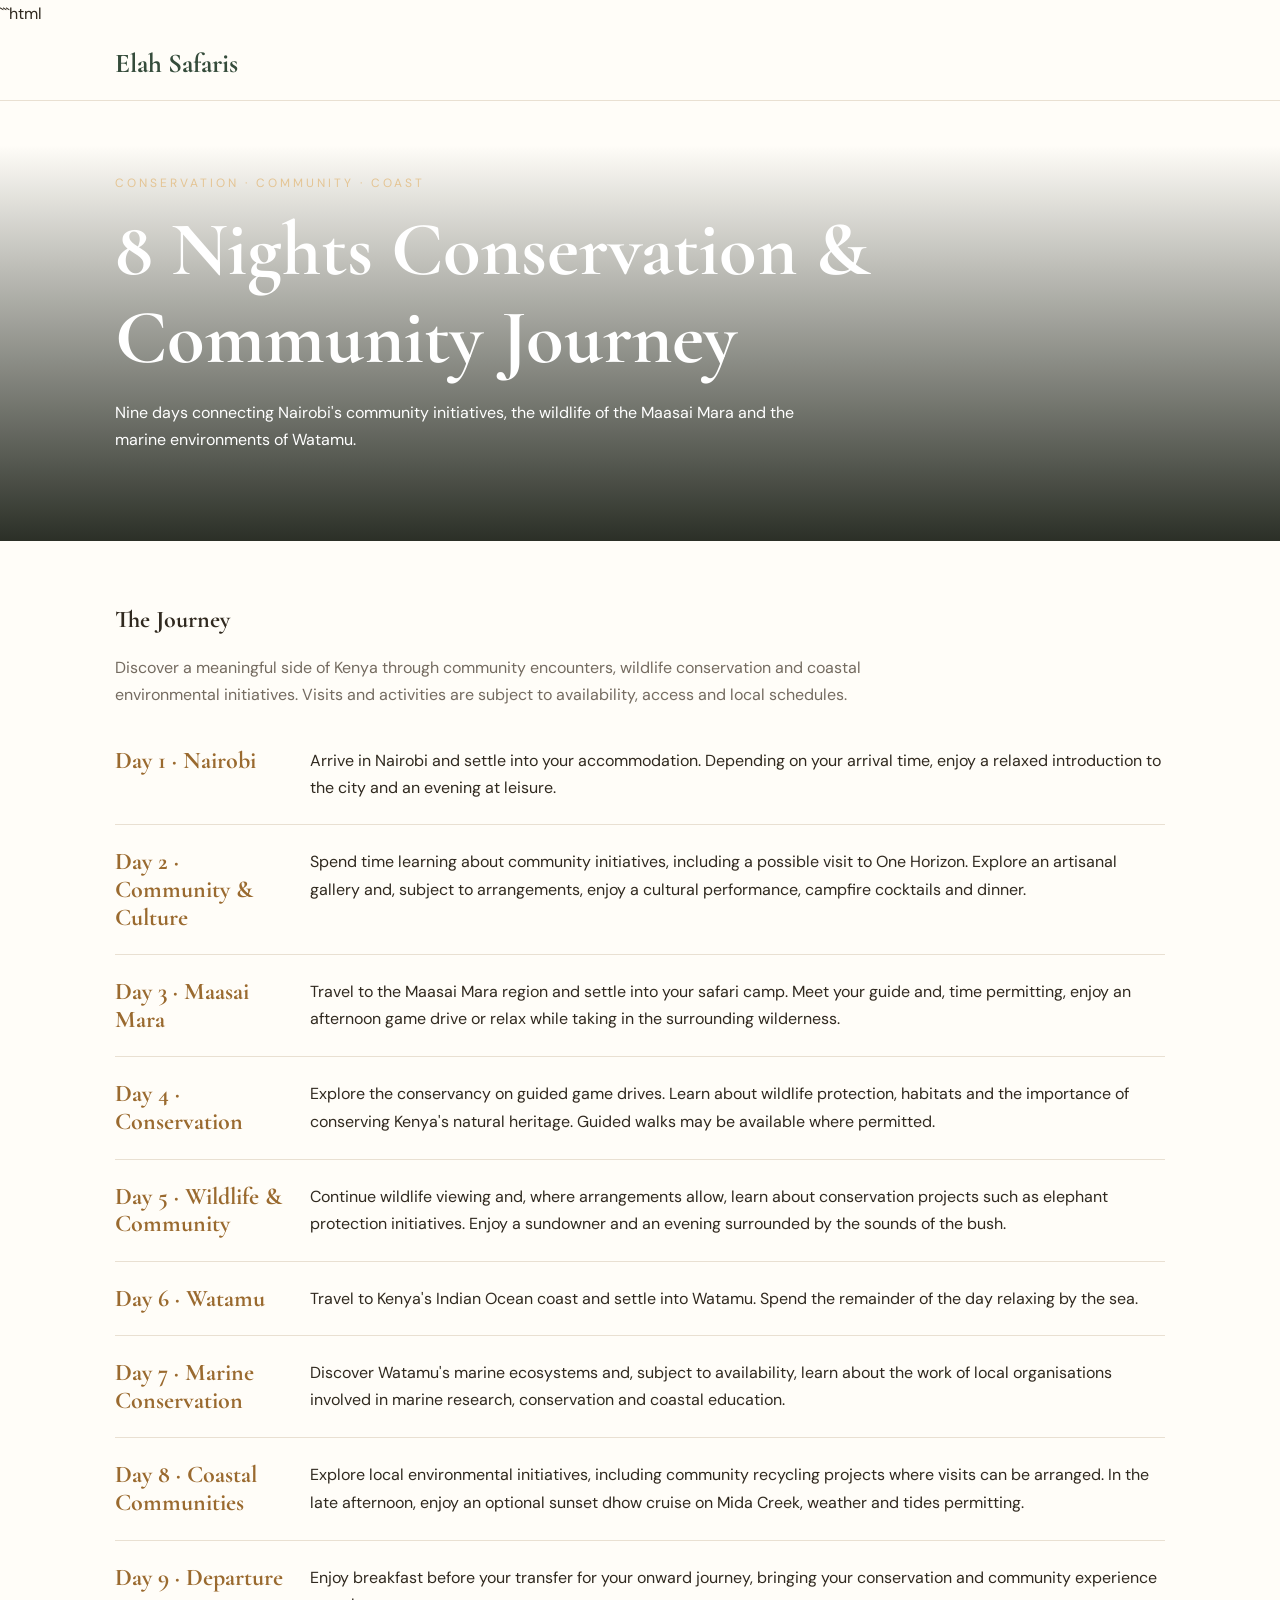
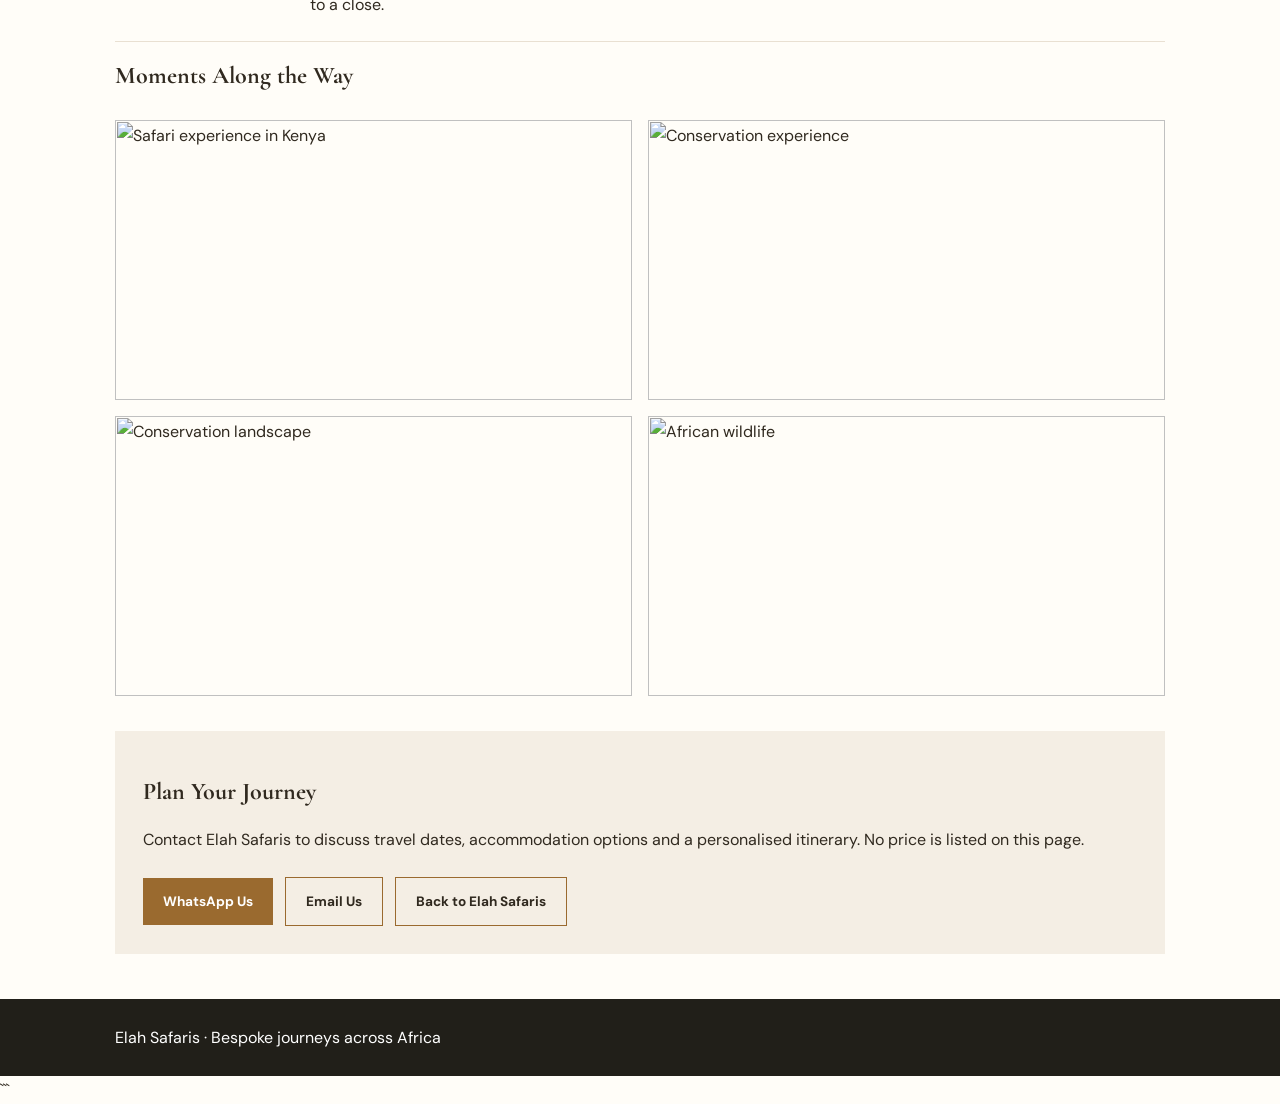
==== package1.html @ 6321066e "Add files via upload" ====
```html
<!DOCTYPE html>
<html lang="en">
<head>
<meta charset="UTF-8">
<meta name="viewport" content="width=device-width, initial-scale=1">
<title>Conservation & Community Journey | Elah Safaris</title>
<link href="https://fonts.googleapis.com/css2?family=Cormorant+Garamond:wght@400;500;600;700&family=DM+Sans:wght@400;500;600;700&display=swap" rel="stylesheet">

<style>
:root {
  --cream: #fffdf8;
  --gold: #9a6a2f;
  --green: #354c3b;
  --ink: #30291f;
  --muted: #746b60;
}
* { box-sizing: border-box; }
body {
  margin: 0;
  background: var(--cream);
  color: var(--ink);
  font-family: "DM Sans", sans-serif;
  line-height: 1.7;
}
h1, h2, h3 {
  font-family: "Cormorant Garamond", serif;
  line-height: 1.15;
}
em, i { font-style: normal; }
a { text-decoration: none; }
.container { width: 90%; max-width: 1050px; margin: auto; }
header { padding: 20px 0; border-bottom: 1px solid #e9e0d2; }
.brand {
  color: var(--green);
  font: 700 1.7rem "Cormorant Garamond", serif;
}
.hero {
  min-height: 440px;
  display: flex;
  align-items: end;
  color: white;
  background: linear-gradient(0deg, #161b12e8, transparent 90%),
  url("https://www.hemingways-collection.com/wp-content/uploads/2025/06/conservation-img.webp") center/cover;
}
.hero-content { padding: 65px 0; }
.eyebrow {
  color: #e4c493;
  text-transform: uppercase;
  letter-spacing: 3px;
  font-size: .75rem;
}
h1 { font-size: clamp(2.7rem, 6vw, 4.8rem); margin: 12px 0; }
.hero p { max-width: 700px; }
main { padding: 45px 0; }
.intro { color: var(--muted); max-width: 850px; }
.day {
  display: grid;
  grid-template-columns: 170px 1fr;
  gap: 25px;
  padding: 23px 0;
  border-bottom: 1px solid #e9e0d2;
}
.day h3 { margin: 0; color: var(--gold); font-size: 1.5rem; }
.day p { margin: 0; }
.gallery {
  display: grid;
  grid-template-columns: repeat(2, 1fr);
  gap: 16px;
  margin: 30px 0;
}
.gallery img { width: 100%; height: 280px; object-fit: cover; }
.contact {
  background: #f4eee4;
  padding: 28px;
  margin-top: 35px;
}
.btn {
  display: inline-block;
  background: var(--gold);
  color: white;
  padding: 12px 20px;
  margin: 8px 8px 0 0;
  font-weight: 700;
  font-size: .85rem;
}
.btn.secondary {
  background: transparent;
  color: var(--ink);
  border: 1px solid var(--gold);
}
footer { background: #211f19; color: white; padding: 25px 0; }
footer p { margin: 0; }
@media(max-width:600px) {
  .day { grid-template-columns: 1fr; gap: 6px; }
  .gallery { grid-template-columns: 1fr; }
  .gallery img { height: 230px; }
}
</style>
</head>

<body>
<header>
  <div class="container">
    <a class="brand" href="index.html">Elah Safaris</a>
  </div>
</header>

<section class="hero">
  <div class="container hero-content">
    <div class="eyebrow">Conservation · Community · Coast</div>
    <h1>8 Nights Conservation &amp; Community Journey</h1>
    <p>Nine days connecting Nairobi's community initiatives, the wildlife of the Maasai Mara and the marine environments of Watamu.</p>
  </div>
</section>

<main class="container">
  <h2>The Journey</h2>
  <p class="intro">
    Discover a meaningful side of Kenya through community encounters,
    wildlife conservation and coastal environmental initiatives.
    Visits and activities are subject to availability, access and local schedules.
  </p>

  <article class="day">
    <h3>Day 1 · Nairobi</h3>
    <p>Arrive in Nairobi and settle into your accommodation. Depending on your arrival time, enjoy a relaxed introduction to the city and an evening at leisure.</p>
  </article>

  <article class="day">
    <h3>Day 2 · Community &amp; Culture</h3>
    <p>Spend time learning about community initiatives, including a possible visit to One Horizon. Explore an artisanal gallery and, subject to arrangements, enjoy a cultural performance, campfire cocktails and dinner.</p>
  </article>

  <article class="day">
    <h3>Day 3 · Maasai Mara</h3>
    <p>Travel to the Maasai Mara region and settle into your safari camp. Meet your guide and, time permitting, enjoy an afternoon game drive or relax while taking in the surrounding wilderness.</p>
  </article>

  <article class="day">
    <h3>Day 4 · Conservation</h3>
    <p>Explore the conservancy on guided game drives. Learn about wildlife protection, habitats and the importance of conserving Kenya's natural heritage. Guided walks may be available where permitted.</p>
  </article>

  <article class="day">
    <h3>Day 5 · Wildlife &amp; Community</h3>
    <p>Continue wildlife viewing and, where arrangements allow, learn about conservation projects such as elephant protection initiatives. Enjoy a sundowner and an evening surrounded by the sounds of the bush.</p>
  </article>

  <article class="day">
    <h3>Day 6 · Watamu</h3>
    <p>Travel to Kenya's Indian Ocean coast and settle into Watamu. Spend the remainder of the day relaxing by the sea.</p>
  </article>

  <article class="day">
    <h3>Day 7 · Marine Conservation</h3>
    <p>Discover Watamu's marine ecosystems and, subject to availability, learn about the work of local organisations involved in marine research, conservation and coastal education.</p>
  </article>

  <article class="day">
    <h3>Day 8 · Coastal Communities</h3>
    <p>Explore local environmental initiatives, including community recycling projects where visits can be arranged. In the late afternoon, enjoy an optional sunset dhow cruise on Mida Creek, weather and tides permitting.</p>
  </article>

  <article class="day">
    <h3>Day 9 · Departure</h3>
    <p>Enjoy breakfast before your transfer for your onward journey, bringing your conservation and community experience to a close.</p>
  </article>

  <h2>Moments Along the Way</h2>
  <div class="gallery">
    <img src="https://www.hemingways-collection.com/wp-content/uploads/2025/06/3_Activties_008_OlSekiJune23-1-scaled.jpg" alt="Safari experience in Kenya">
    <img src="https://www.hemingways-collection.com/wp-content/uploads/2025/06/conservation-img.webp" alt="Conservation experience">
    <img src="https://www.hemingways-collection.com/wp-content/uploads/2025/06/Conservation-full-img-scaled.webp" alt="Conservation landscape">
    <img src="https://www.hemingways-collection.com/wp-content/uploads/2025/07/wildlife_2.jpg" alt="African wildlife">
  </div>

  <section class="contact">
    <h2>Plan Your Journey</h2>
    <p>Contact Elah Safaris to discuss travel dates, accommodation options and a personalised itinerary. No price is listed on this page.</p>
    <a class="btn" href="https://wa.me/254710666222?text=Hello%20Elah%20Safaris%2C%20I%20would%20like%20to%20enquire%20about%20the%20Conservation%20and%20Community%20Journey.">WhatsApp Us</a>
    <a class="btn secondary" href="mailto:info@elahsafaris.com?subject=Conservation%20and%20Community%20Journey">Email Us</a>
    <a class="btn secondary" href="index.html">Back to Elah Safaris</a>
  </section>
</main>

<footer>
  <div class="container"><p>Elah Safaris · Bespoke journeys across Africa</p></div>
</footer>
</body>
</html>
```
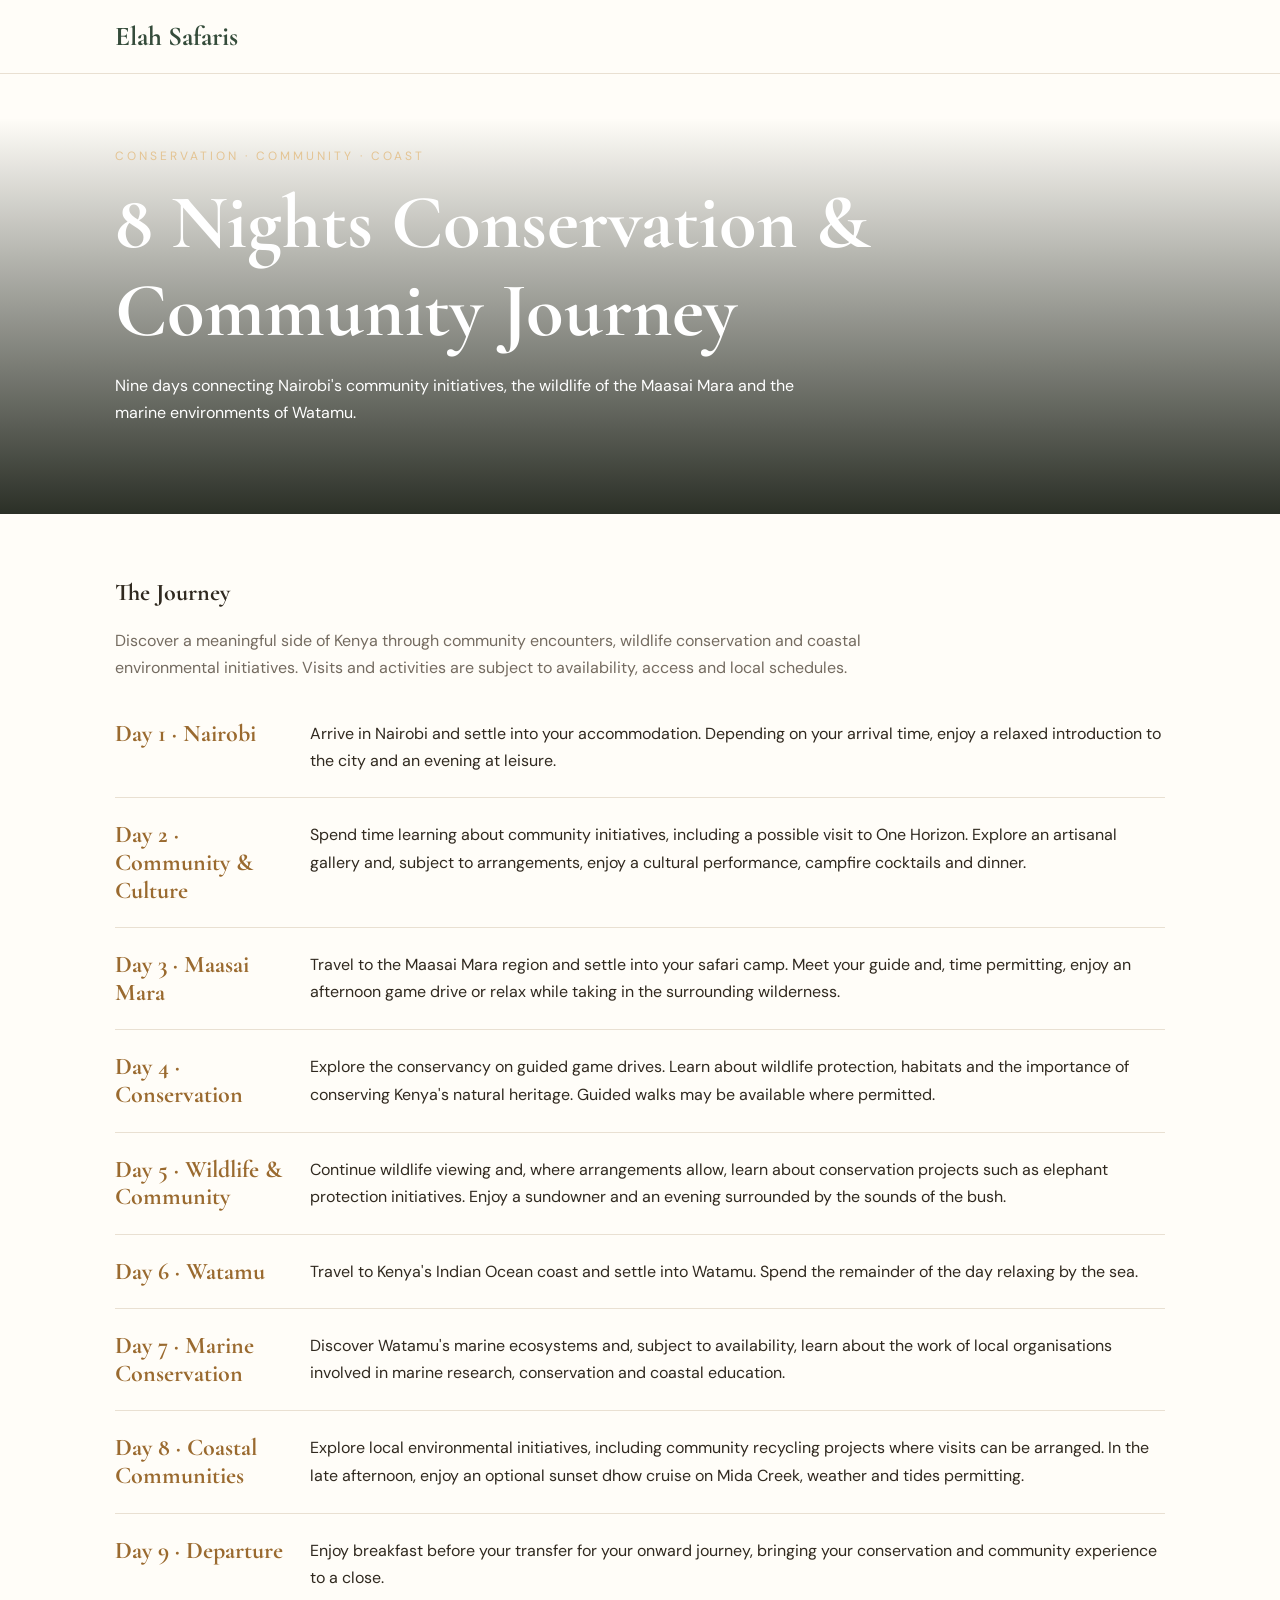
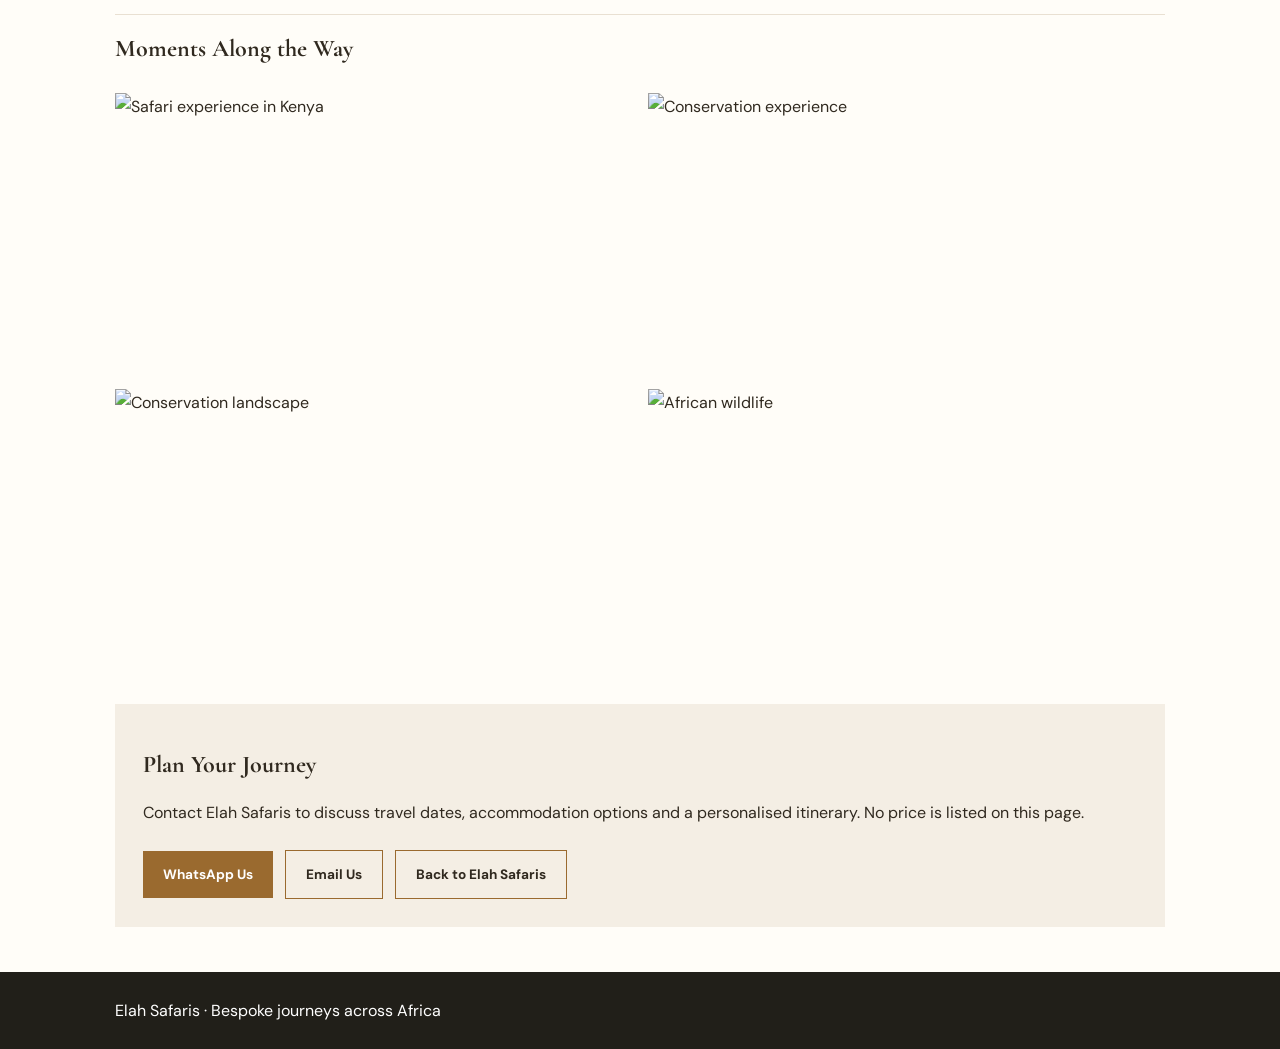
==== commit ee424172: "Fix HTML formatting in package1.html Removed code block formatting from HTML structure." ====
--- a/package1.html
+++ b/package1.html
@@ -1,4 +1,3 @@
-```html
 <!DOCTYPE html>
 <html lang="en">
 <head>
@@ -189,4 +188,3 @@
 </footer>
 </body>
 </html>
-```
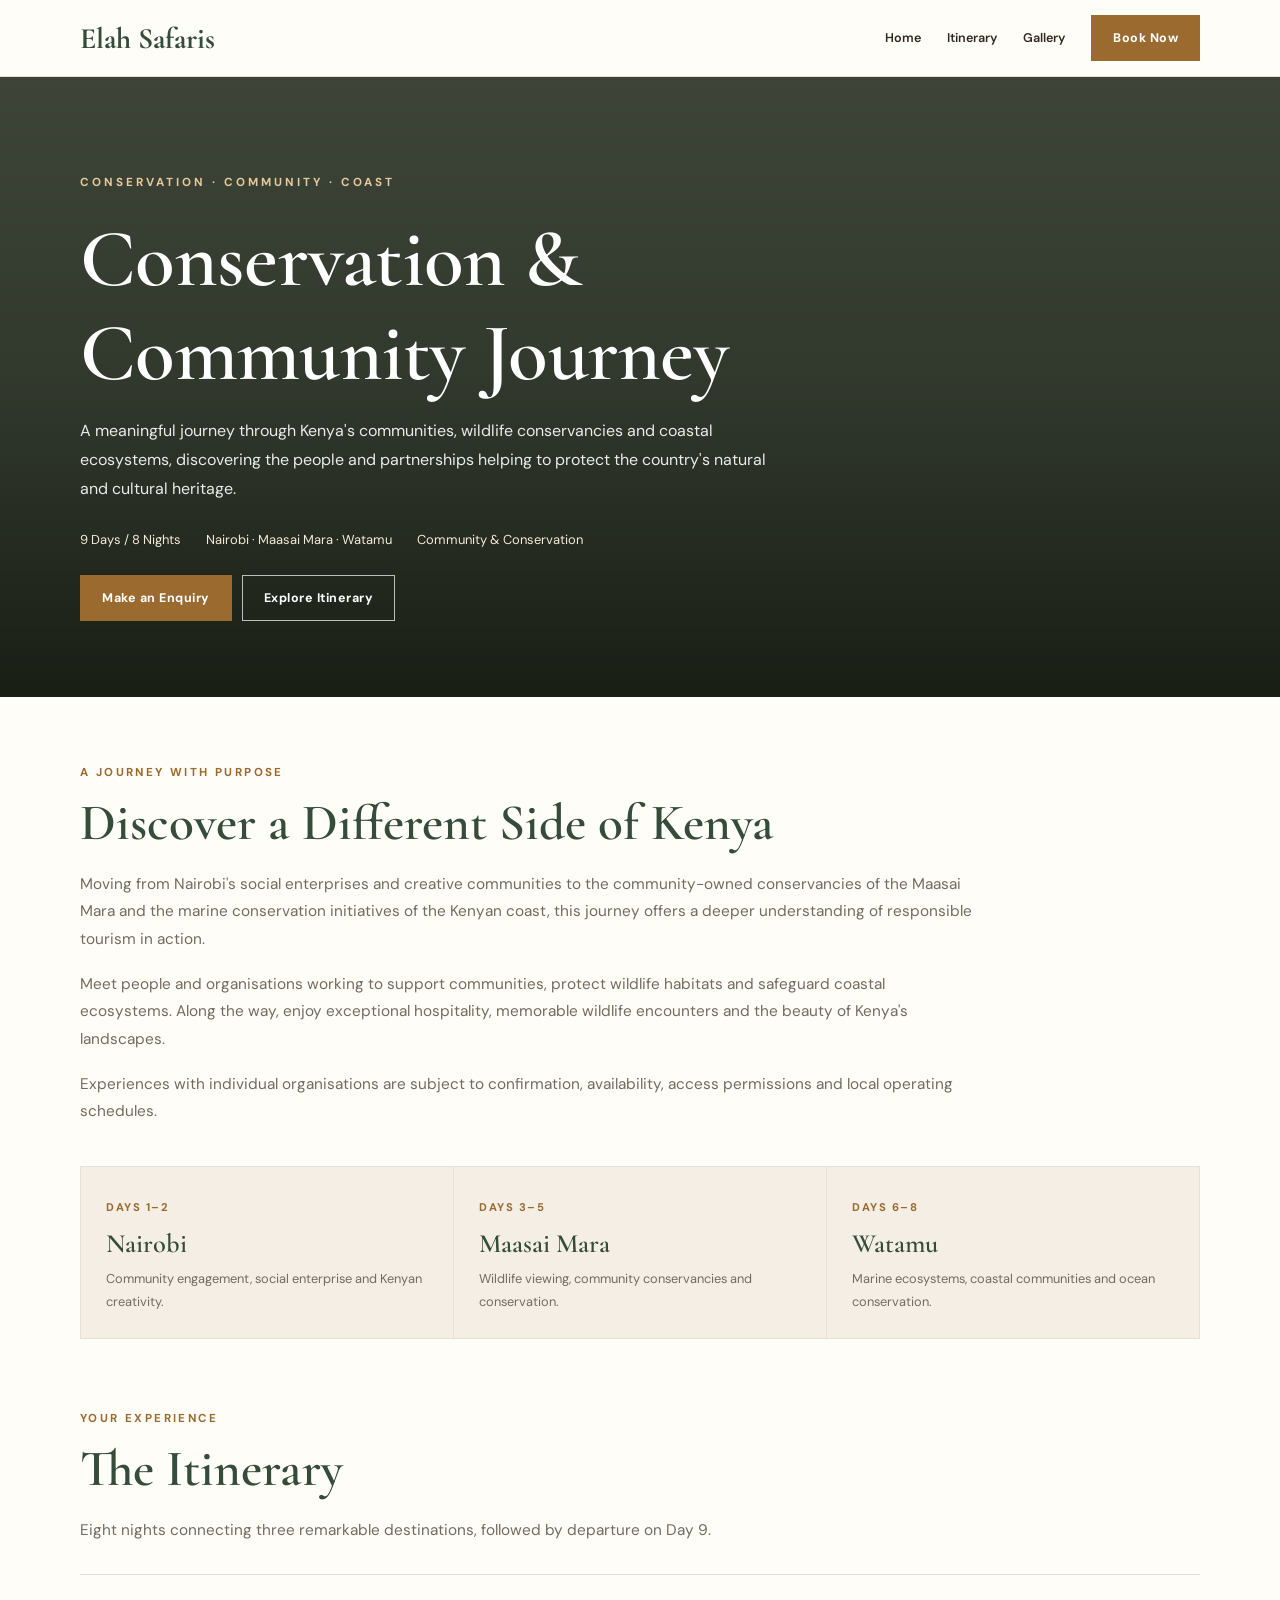
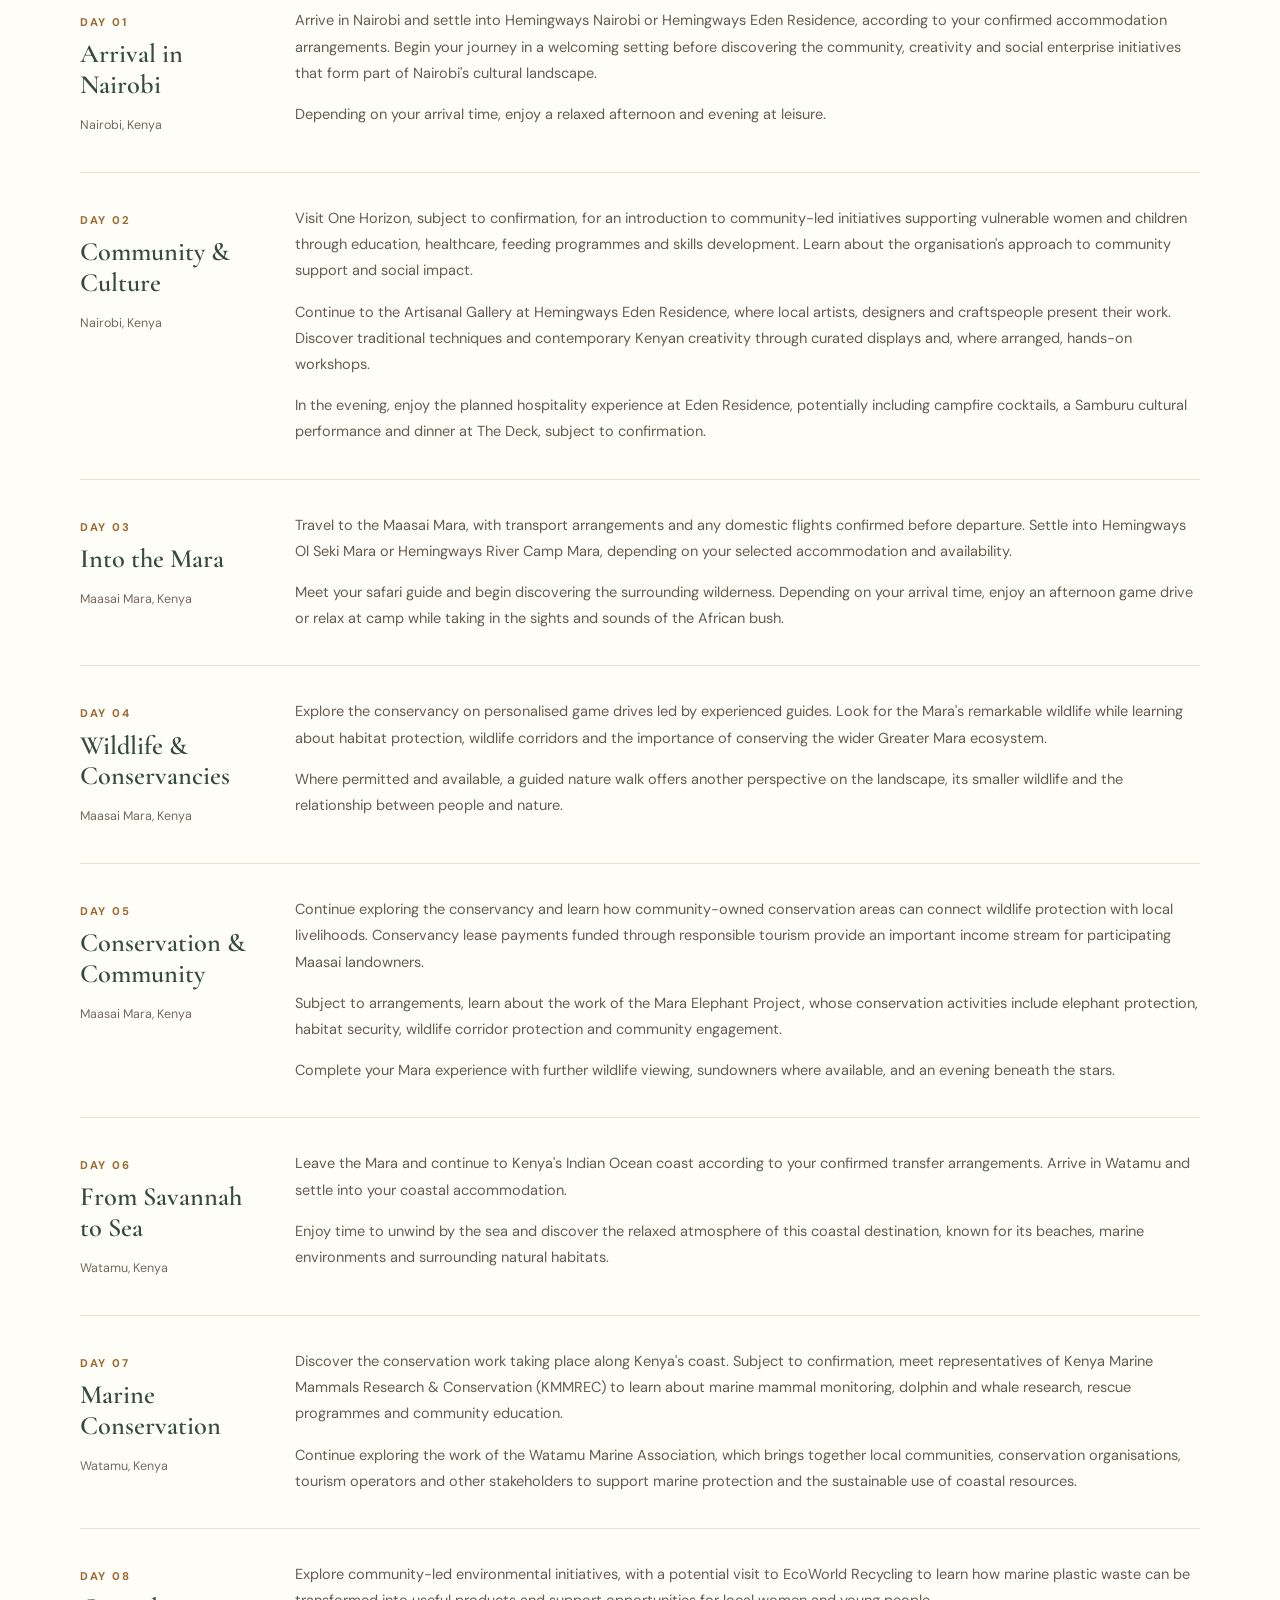
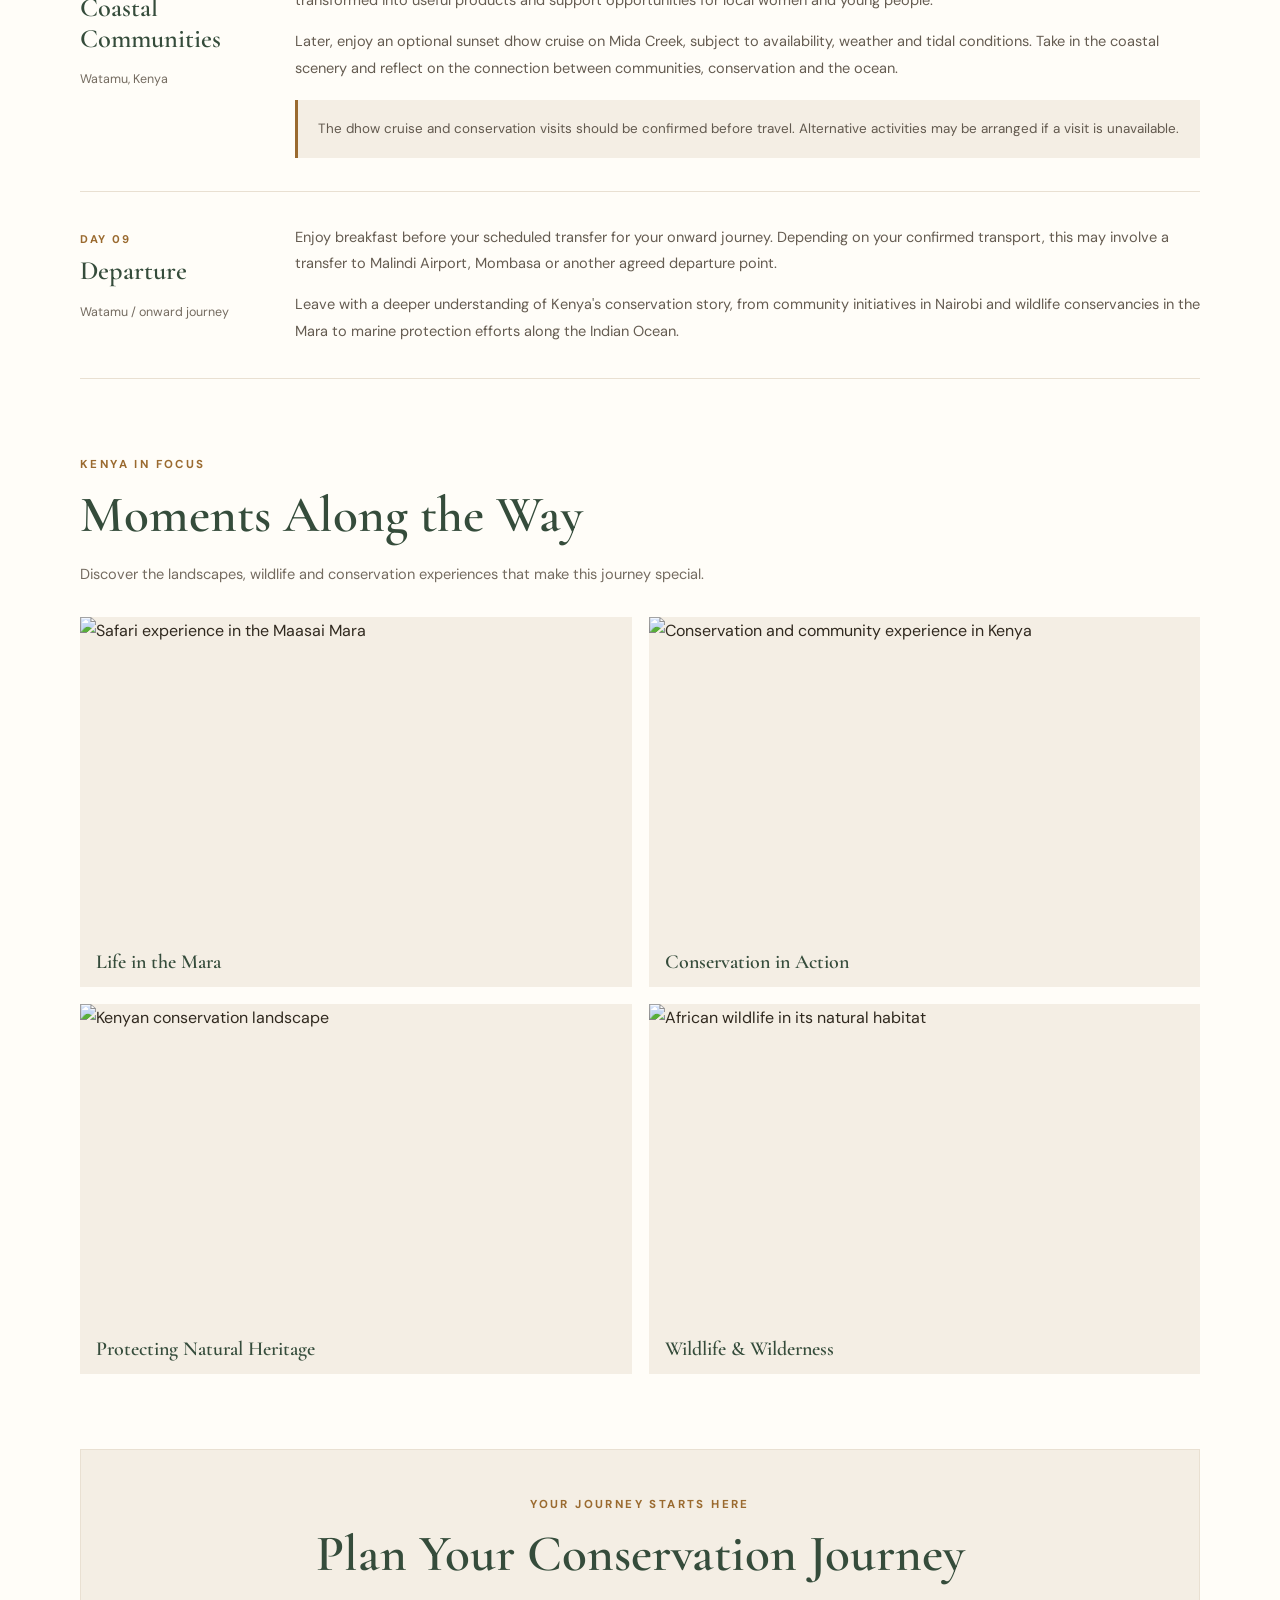
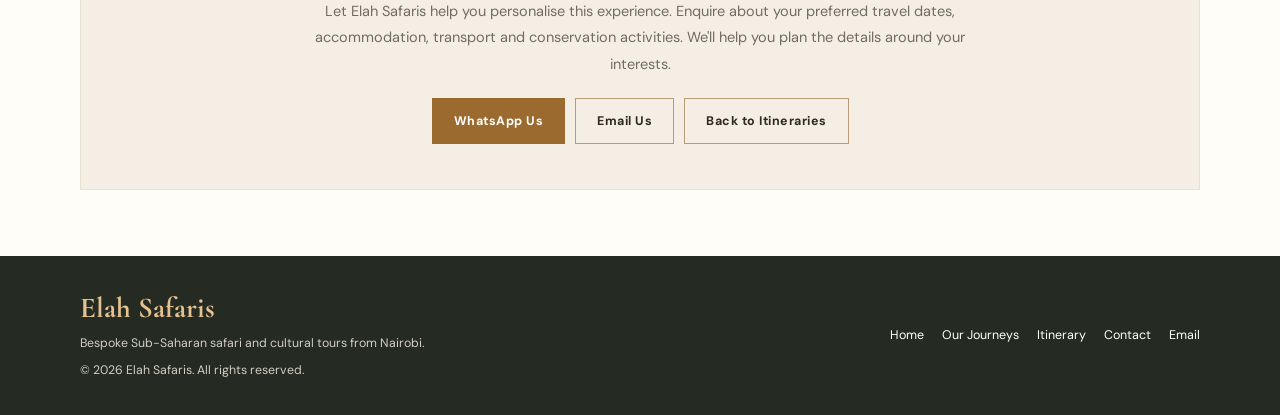
==== commit 0f1a1590: "Add files via upload" ====
--- a/package1.html
+++ b/package1.html
@@ -1,9 +1,15 @@
+
 <!DOCTYPE html>
 <html lang="en">
 <head>
 <meta charset="UTF-8">
 <meta name="viewport" content="width=device-width, initial-scale=1">
-<title>Conservation & Community Journey | Elah Safaris</title>
+<meta name="theme-color" content="#fffdf8">
+<meta name="description" content="Explore Kenya through an eight-night conservation and community journey connecting Nairobi, the Maasai Mara and Watamu with Elah Safaris.">
+<title>Conservation &amp; Community Journey | Elah Safaris</title>
+
+<link rel="preconnect" href="https://fonts.googleapis.com">
+<link rel="preconnect" href="https://fonts.gstatic.com" crossorigin>
 <link href="https://fonts.googleapis.com/css2?family=Cormorant+Garamond:wght@400;500;600;700&family=DM+Sans:wght@400;500;600;700&display=swap" rel="stylesheet">
 
 <style>
@@ -13,178 +19,958 @@
   --green: #354c3b;
   --ink: #30291f;
   --muted: #746b60;
-}
-* { box-sizing: border-box; }
+  --line: #e9e0d2;
+  --soft: #f4eee4;
+  --white: #fff;
+}
+
+* {
+  box-sizing: border-box;
+}
+
+html {
+  scroll-behavior: smooth;
+  scroll-padding-top: 85px;
+}
+
 body {
   margin: 0;
   background: var(--cream);
   color: var(--ink);
   font-family: "DM Sans", sans-serif;
-  line-height: 1.7;
-}
-h1, h2, h3 {
+  line-height: 1.8;
+}
+
+img {
+  display: block;
+  max-width: 100%;
+}
+
+a {
+  color: inherit;
+  text-decoration: none;
+}
+
+h1, h2, h3, h4 {
   font-family: "Cormorant Garamond", serif;
+  font-weight: 600;
   line-height: 1.15;
 }
-em, i { font-style: normal; }
-a { text-decoration: none; }
-.container { width: 90%; max-width: 1050px; margin: auto; }
-header { padding: 20px 0; border-bottom: 1px solid #e9e0d2; }
+
+p {
+  margin-top: 0;
+}
+
+.container {
+  width: min(90%, 1120px);
+  margin-inline: auto;
+}
+
+/* HEADER */
+
+header {
+  position: sticky;
+  top: 0;
+  z-index: 20;
+  background: rgba(255,253,248,.97);
+  border-bottom: 1px solid var(--line);
+  backdrop-filter: blur(12px);
+}
+
+.navbar {
+  min-height: 76px;
+  display: flex;
+  align-items: center;
+  justify-content: space-between;
+  gap: 20px;
+}
+
 .brand {
   color: var(--green);
-  font: 700 1.7rem "Cormorant Garamond", serif;
-}
-.hero {
-  min-height: 440px;
+  font: 700 1.85rem "Cormorant Garamond", serif;
+  white-space: nowrap;
+}
+
+.nav-links {
   display: flex;
-  align-items: end;
-  color: white;
-  background: linear-gradient(0deg, #161b12e8, transparent 90%),
-  url("https://www.hemingways-collection.com/wp-content/uploads/2025/06/conservation-img.webp") center/cover;
-}
-.hero-content { padding: 65px 0; }
-.eyebrow {
-  color: #e4c493;
-  text-transform: uppercase;
-  letter-spacing: 3px;
-  font-size: .75rem;
-}
-h1 { font-size: clamp(2.7rem, 6vw, 4.8rem); margin: 12px 0; }
-.hero p { max-width: 700px; }
-main { padding: 45px 0; }
-.intro { color: var(--muted); max-width: 850px; }
-.day {
-  display: grid;
-  grid-template-columns: 170px 1fr;
-  gap: 25px;
-  padding: 23px 0;
-  border-bottom: 1px solid #e9e0d2;
-}
-.day h3 { margin: 0; color: var(--gold); font-size: 1.5rem; }
-.day p { margin: 0; }
-.gallery {
-  display: grid;
-  grid-template-columns: repeat(2, 1fr);
-  gap: 16px;
-  margin: 30px 0;
-}
-.gallery img { width: 100%; height: 280px; object-fit: cover; }
-.contact {
-  background: #f4eee4;
-  padding: 28px;
-  margin-top: 35px;
-}
+  align-items: center;
+  gap: 26px;
+  font-size: .79rem;
+  font-weight: 600;
+}
+
+.nav-links a:not(.btn):hover {
+  color: var(--gold);
+}
+
+/* BUTTONS */
+
 .btn {
-  display: inline-block;
+  display: inline-flex;
+  align-items: center;
+  justify-content: center;
+  min-height: 46px;
+  padding: 11px 21px;
   background: var(--gold);
-  color: white;
-  padding: 12px 20px;
-  margin: 8px 8px 0 0;
-  font-weight: 700;
-  font-size: .85rem;
-}
+  color: var(--white);
+  border: 1px solid var(--gold);
+  font: 700 .78rem "DM Sans", sans-serif;
+  letter-spacing: .5px;
+  text-align: center;
+  transition: background .2s, color .2s, transform .2s;
+}
+
+.btn:hover {
+  background: var(--green);
+  border-color: var(--green);
+  color: var(--white);
+  transform: translateY(-2px);
+}
+
 .btn.secondary {
   background: transparent;
   color: var(--ink);
-  border: 1px solid var(--gold);
-}
-footer { background: #211f19; color: white; padding: 25px 0; }
-footer p { margin: 0; }
-@media(max-width:600px) {
-  .day { grid-template-columns: 1fr; gap: 6px; }
-  .gallery { grid-template-columns: 1fr; }
-  .gallery img { height: 230px; }
+  border-color: #b99b75;
+}
+
+.btn.secondary:hover {
+  background: var(--green);
+  border-color: var(--green);
+  color: var(--white);
+}
+
+/* HERO */
+
+.hero {
+  position: relative;
+  min-height: 570px;
+  display: flex;
+  align-items: flex-end;
+  color: var(--white);
+  background-color: #41483b;
+  background-image:
+    linear-gradient(0deg, rgba(21,27,18,.92) 0%, rgba(21,27,18,.35) 52%, rgba(21,27,18,.08) 100%),
+    url("https://www.hemingways-collection.com/wp-content/uploads/2025/06/conservation-img.webp");
+  background-position: center;
+  background-size: cover;
+}
+
+.hero-content {
+  padding-top: 90px;
+  padding-bottom: 76px;
+}
+
+.eyebrow {
+  color: #e6c99c;
+  font-size: .73rem;
+  font-weight: 700;
+  text-transform: uppercase;
+  letter-spacing: 3px;
+}
+
+h1 {
+  max-width: 850px;
+  margin: 17px 0;
+  font-size: clamp(2.8rem, 6.5vw, 5.1rem);
+  letter-spacing: -.7px;
+}
+
+.hero-description {
+  max-width: 700px;
+  color: rgba(255,255,255,.9);
+  font-size: 1rem;
+}
+
+.hero-meta {
+  display: flex;
+  flex-wrap: wrap;
+  gap: 12px 25px;
+  margin: 24px 0;
+  font-size: .81rem;
+  color: #f6ead7;
+}
+
+.hero-actions {
+  display: flex;
+  flex-wrap: wrap;
+  gap: 10px;
+}
+
+.hero .btn.secondary {
+  color: white;
+  border-color: rgba(255,255,255,.7);
+}
+
+/* INTRODUCTION */
+
+main {
+  padding: 66px 0;
+}
+
+.section-label {
+  display: block;
+  margin-bottom: 10px;
+  color: var(--gold);
+  font-size: .72rem;
+  font-weight: 700;
+  text-transform: uppercase;
+  letter-spacing: 2.4px;
+}
+
+.section-heading {
+  margin: 0 0 18px;
+  color: var(--green);
+  font-size: clamp(2.2rem, 4vw, 3.3rem);
+}
+
+.intro {
+  max-width: 900px;
+  color: var(--muted);
+  font-size: .96rem;
+}
+
+.intro p {
+  margin-bottom: 17px;
+}
+
+/* ROUTE SUMMARY */
+
+.route-summary {
+  display: grid;
+  grid-template-columns: repeat(3, 1fr);
+  gap: 1px;
+  margin: 40px 0 70px;
+  background: var(--line);
+  border: 1px solid var(--line);
+}
+
+.route-card {
+  min-height: 145px;
+  padding: 25px;
+  background: var(--soft);
+}
+
+.route-card span {
+  color: var(--gold);
+  font-size: .7rem;
+  font-weight: 700;
+  text-transform: uppercase;
+  letter-spacing: 1.5px;
+}
+
+.route-card h3 {
+  margin: 8px 0;
+  color: var(--green);
+  font-size: 1.65rem;
+}
+
+.route-card p {
+  margin: 0;
+  color: var(--muted);
+  font-size: .8rem;
+}
+
+/* ITINERARY */
+
+.itinerary-header {
+  margin-bottom: 30px;
+}
+
+.day {
+  display: grid;
+  grid-template-columns: 180px minmax(0, 1fr);
+  gap: 35px;
+  padding: 33px 0;
+  border-bottom: 1px solid var(--line);
+}
+
+.day:first-of-type {
+  border-top: 1px solid var(--line);
+}
+
+.day-marker {
+  padding-top: 4px;
+}
+
+.day-number {
+  display: block;
+  margin-bottom: 7px;
+  color: var(--gold);
+  font-size: .7rem;
+  font-weight: 700;
+  text-transform: uppercase;
+  letter-spacing: 1.7px;
+}
+
+.day h3 {
+  margin: 0 0 10px;
+  color: var(--green);
+  font-size: 1.65rem;
+}
+
+.day-location {
+  color: var(--muted);
+  font-size: .78rem;
+}
+
+.day-content p {
+  margin-bottom: 15px;
+  color: #655c51;
+  font-size: .91rem;
+}
+
+.day-content p:last-child {
+  margin-bottom: 0;
+}
+
+.experience-note {
+  padding: 17px 20px;
+  margin-top: 18px;
+  background: var(--soft);
+  border-left: 3px solid var(--gold);
+  color: #62594e;
+  font-size: .84rem;
+}
+
+/* GALLERY */
+
+.gallery-section {
+  padding-top: 76px;
+}
+
+.gallery-intro {
+  max-width: 650px;
+  color: var(--muted);
+  font-size: .91rem;
+}
+
+.gallery {
+  display: grid;
+  grid-template-columns: repeat(2, minmax(0, 1fr));
+  gap: 17px;
+  margin-top: 28px;
+}
+
+.gallery figure {
+  margin: 0;
+  overflow: hidden;
+  background: var(--soft);
+}
+
+.gallery img {
+  width: 100%;
+  height: 320px;
+  object-fit: cover;
+  transition: transform .5s ease;
+}
+
+.gallery figure:hover img {
+  transform: scale(1.035);
+}
+
+.gallery figcaption {
+  padding: 13px 16px;
+  color: var(--green);
+  font: 600 1.25rem "Cormorant Garamond", serif;
+}
+
+/* ENQUIRY */
+
+.contact {
+  position: relative;
+  margin-top: 75px;
+  padding: 45px;
+  background: var(--soft);
+  border: 1px solid var(--line);
+  text-align: center;
+}
+
+.contact h2 {
+  margin: 0 0 15px;
+  color: var(--green);
+  font-size: clamp(2.2rem, 4vw, 3.2rem);
+}
+
+.contact p {
+  max-width: 650px;
+  margin: 0 auto 20px;
+  color: var(--muted);
+  font-size: .91rem;
+}
+
+.contact-actions {
+  display: flex;
+  flex-wrap: wrap;
+  justify-content: center;
+  gap: 10px;
+}
+
+/* FOOTER */
+
+footer {
+  padding: 34px 0;
+  background: #252a22;
+  color: white;
+}
+
+.footer-content {
+  display: flex;
+  align-items: center;
+  justify-content: space-between;
+  gap: 20px;
+}
+
+.footer-brand {
+  color: #e5c28f;
+  font: 700 1.8rem "Cormorant Garamond", serif;
+}
+
+footer p {
+  margin: 5px 0 0;
+  color: #d2cec4;
+  font-size: .77rem;
+}
+
+.footer-links {
+  display: flex;
+  flex-wrap: wrap;
+  gap: 18px;
+  font-size: .78rem;
+}
+
+.footer-links a:hover {
+  color: #e5c28f;
+}
+
+/* RESPONSIVE */
+
+@media (max-width: 760px) {
+  .navbar {
+    min-height: 70px;
+  }
+
+  .brand {
+    font-size: 1.55rem;
+  }
+
+  .nav-links {
+    gap: 12px;
+  }
+
+  .nav-links > a:not(.btn) {
+    display: none;
+  }
+
+  .nav-links .btn {
+    min-height: 40px;
+    padding: 9px 13px;
+    font-size: .7rem;
+  }
+
+  .hero {
+    min-height: 510px;
+  }
+
+  .hero-content {
+    padding-top: 70px;
+    padding-bottom: 52px;
+  }
+
+  main {
+    padding: 45px 0;
+  }
+
+  .route-summary {
+    grid-template-columns: 1fr;
+    margin-bottom: 52px;
+  }
+
+  .route-card {
+    min-height: auto;
+    padding: 20px;
+  }
+
+  .day {
+    grid-template-columns: 1fr;
+    gap: 12px;
+    padding: 25px 0;
+  }
+
+  .gallery img {
+    height: 250px;
+  }
+
+  .contact {
+    padding: 30px 20px;
+    margin-top: 55px;
+  }
+
+  .footer-content {
+    flex-direction: column;
+    align-items: flex-start;
+  }
+}
+
+@media (max-width: 480px) {
+  .container {
+    width: 91%;
+  }
+
+  .hero {
+    min-height: 470px;
+  }
+
+  .hero-meta {
+    gap: 8px 15px;
+  }
+
+  .hero-description {
+    font-size: .91rem;
+  }
+
+  .hero-actions {
+    flex-direction: column;
+    align-items: stretch;
+  }
+
+  .gallery {
+    grid-template-columns: 1fr;
+  }
+
+  .gallery img {
+    height: 245px;
+  }
+
+  .contact-actions {
+    flex-direction: column;
+  }
+
+  .contact-actions .btn {
+    width: 100%;
+  }
+}
+
+@media (prefers-reduced-motion: reduce) {
+  html {
+    scroll-behavior: auto;
+  }
+
+  *, *::before, *::after {
+    transition-duration: .01ms !important;
+  }
 }
 </style>
 </head>
 
 <body>
+
 <header>
-  <div class="container">
-    <a class="brand" href="index.html">Elah Safaris</a>
+  <div class="container navbar">
+    <a class="brand" href="index.html" aria-label="Elah Safaris home">Elah Safaris</a>
+
+    <nav class="nav-links" aria-label="Main navigation">
+      <a href="index.html">Home</a>
+      <a href="#itinerary">Itinerary</a>
+      <a href="#gallery">Gallery</a>
+      <a class="btn" href="#enquiry">Book Now</a>
+    </nav>
   </div>
 </header>
 
 <section class="hero">
   <div class="container hero-content">
-    <div class="eyebrow">Conservation · Community · Coast</div>
-    <h1>8 Nights Conservation &amp; Community Journey</h1>
-    <p>Nine days connecting Nairobi's community initiatives, the wildlife of the Maasai Mara and the marine environments of Watamu.</p>
+    <span class="eyebrow">Conservation · Community · Coast</span>
+
+    <h1>Conservation &amp; Community Journey</h1>
+
+    <p class="hero-description">
+      A meaningful journey through Kenya's communities, wildlife conservancies
+      and coastal ecosystems, discovering the people and partnerships helping
+      to protect the country's natural and cultural heritage.
+    </p>
+
+    <div class="hero-meta">
+      <span>9 Days / 8 Nights</span>
+      <span>Nairobi · Maasai Mara · Watamu</span>
+      <span>Community &amp; Conservation</span>
+    </div>
+
+    <div class="hero-actions">
+      <a class="btn" href="#enquiry">Make an Enquiry</a>
+      <a class="btn secondary" href="#itinerary">Explore Itinerary</a>
+    </div>
   </div>
 </section>
 
 <main class="container">
-  <h2>The Journey</h2>
-  <p class="intro">
-    Discover a meaningful side of Kenya through community encounters,
-    wildlife conservation and coastal environmental initiatives.
-    Visits and activities are subject to availability, access and local schedules.
-  </p>
-
-  <article class="day">
-    <h3>Day 1 · Nairobi</h3>
-    <p>Arrive in Nairobi and settle into your accommodation. Depending on your arrival time, enjoy a relaxed introduction to the city and an evening at leisure.</p>
-  </article>
-
-  <article class="day">
-    <h3>Day 2 · Community &amp; Culture</h3>
-    <p>Spend time learning about community initiatives, including a possible visit to One Horizon. Explore an artisanal gallery and, subject to arrangements, enjoy a cultural performance, campfire cocktails and dinner.</p>
-  </article>
-
-  <article class="day">
-    <h3>Day 3 · Maasai Mara</h3>
-    <p>Travel to the Maasai Mara region and settle into your safari camp. Meet your guide and, time permitting, enjoy an afternoon game drive or relax while taking in the surrounding wilderness.</p>
-  </article>
-
-  <article class="day">
-    <h3>Day 4 · Conservation</h3>
-    <p>Explore the conservancy on guided game drives. Learn about wildlife protection, habitats and the importance of conserving Kenya's natural heritage. Guided walks may be available where permitted.</p>
-  </article>
-
-  <article class="day">
-    <h3>Day 5 · Wildlife &amp; Community</h3>
-    <p>Continue wildlife viewing and, where arrangements allow, learn about conservation projects such as elephant protection initiatives. Enjoy a sundowner and an evening surrounded by the sounds of the bush.</p>
-  </article>
-
-  <article class="day">
-    <h3>Day 6 · Watamu</h3>
-    <p>Travel to Kenya's Indian Ocean coast and settle into Watamu. Spend the remainder of the day relaxing by the sea.</p>
-  </article>
-
-  <article class="day">
-    <h3>Day 7 · Marine Conservation</h3>
-    <p>Discover Watamu's marine ecosystems and, subject to availability, learn about the work of local organisations involved in marine research, conservation and coastal education.</p>
-  </article>
-
-  <article class="day">
-    <h3>Day 8 · Coastal Communities</h3>
-    <p>Explore local environmental initiatives, including community recycling projects where visits can be arranged. In the late afternoon, enjoy an optional sunset dhow cruise on Mida Creek, weather and tides permitting.</p>
-  </article>
-
-  <article class="day">
-    <h3>Day 9 · Departure</h3>
-    <p>Enjoy breakfast before your transfer for your onward journey, bringing your conservation and community experience to a close.</p>
-  </article>
-
-  <h2>Moments Along the Way</h2>
-  <div class="gallery">
-    <img src="https://www.hemingways-collection.com/wp-content/uploads/2025/06/3_Activties_008_OlSekiJune23-1-scaled.jpg" alt="Safari experience in Kenya">
-    <img src="https://www.hemingways-collection.com/wp-content/uploads/2025/06/conservation-img.webp" alt="Conservation experience">
-    <img src="https://www.hemingways-collection.com/wp-content/uploads/2025/06/Conservation-full-img-scaled.webp" alt="Conservation landscape">
-    <img src="https://www.hemingways-collection.com/wp-content/uploads/2025/07/wildlife_2.jpg" alt="African wildlife">
+
+  <section class="intro">
+    <span class="section-label">A Journey with Purpose</span>
+    <h2 class="section-heading">Discover a Different Side of Kenya</h2>
+
+    <p>
+      Moving from Nairobi's social enterprises and creative communities to
+      the community-owned conservancies of the Maasai Mara and the marine
+      conservation initiatives of the Kenyan coast, this journey offers a
+      deeper understanding of responsible tourism in action.
+    </p>
+
+    <p>
+      Meet people and organisations working to support communities, protect
+      wildlife habitats and safeguard coastal ecosystems. Along the way,
+      enjoy exceptional hospitality, memorable wildlife encounters and the
+      beauty of Kenya's landscapes.
+    </p>
+
+    <p>
+      Experiences with individual organisations are subject to confirmation,
+      availability, access permissions and local operating schedules.
+    </p>
+  </section>
+
+  <section class="route-summary" aria-label="Journey overview">
+    <div class="route-card">
+      <span>Days 1–2</span>
+      <h3>Nairobi</h3>
+      <p>Community engagement, social enterprise and Kenyan creativity.</p>
+    </div>
+
+    <div class="route-card">
+      <span>Days 3–5</span>
+      <h3>Maasai Mara</h3>
+      <p>Wildlife viewing, community conservancies and conservation.</p>
+    </div>
+
+    <div class="route-card">
+      <span>Days 6–8</span>
+      <h3>Watamu</h3>
+      <p>Marine ecosystems, coastal communities and ocean conservation.</p>
+    </div>
+  </section>
+
+  <section id="itinerary">
+    <div class="itinerary-header">
+      <span class="section-label">Your Experience</span>
+      <h2 class="section-heading">The Itinerary</h2>
+      <p class="intro">
+        Eight nights connecting three remarkable destinations, followed by
+        departure on Day 9.
+      </p>
+    </div>
+
+    <article class="day">
+      <div class="day-marker">
+        <span class="day-number">Day 01</span>
+        <h3>Arrival in Nairobi</h3>
+        <span class="day-location">Nairobi, Kenya</span>
+      </div>
+
+      <div class="day-content">
+        <p>
+          Arrive in Nairobi and settle into Hemingways Nairobi or Hemingways
+          Eden Residence, according to your confirmed accommodation
+          arrangements. Begin your journey in a welcoming setting before
+          discovering the community, creativity and social enterprise
+          initiatives that form part of Nairobi's cultural landscape.
+        </p>
+        <p>
+          Depending on your arrival time, enjoy a relaxed afternoon and
+          evening at leisure.
+        </p>
+      </div>
+    </article>
+
+    <article class="day">
+      <div class="day-marker">
+        <span class="day-number">Day 02</span>
+        <h3>Community &amp; Culture</h3>
+        <span class="day-location">Nairobi, Kenya</span>
+      </div>
+
+      <div class="day-content">
+        <p>
+          Visit One Horizon, subject to confirmation, for an introduction to
+          community-led initiatives supporting vulnerable women and children
+          through education, healthcare, feeding programmes and skills
+          development. Learn about the organisation's approach to community
+          support and social impact.
+        </p>
+        <p>
+          Continue to the Artisanal Gallery at Hemingways Eden Residence,
+          where local artists, designers and craftspeople present their work.
+          Discover traditional techniques and contemporary Kenyan creativity
+          through curated displays and, where arranged, hands-on workshops.
+        </p>
+        <p>
+          In the evening, enjoy the planned hospitality experience at Eden
+          Residence, potentially including campfire cocktails, a Samburu
+          cultural performance and dinner at The Deck, subject to confirmation.
+        </p>
+      </div>
+    </article>
+
+    <article class="day">
+      <div class="day-marker">
+        <span class="day-number">Day 03</span>
+        <h3>Into the Mara</h3>
+        <span class="day-location">Maasai Mara, Kenya</span>
+      </div>
+
+      <div class="day-content">
+        <p>
+          Travel to the Maasai Mara, with transport arrangements and any
+          domestic flights confirmed before departure. Settle into
+          Hemingways Ol Seki Mara or Hemingways River Camp Mara, depending
+          on your selected accommodation and availability.
+        </p>
+        <p>
+          Meet your safari guide and begin discovering the surrounding
+          wilderness. Depending on your arrival time, enjoy an afternoon
+          game drive or relax at camp while taking in the sights and sounds
+          of the African bush.
+        </p>
+      </div>
+    </article>
+
+    <article class="day">
+      <div class="day-marker">
+        <span class="day-number">Day 04</span>
+        <h3>Wildlife &amp; Conservancies</h3>
+        <span class="day-location">Maasai Mara, Kenya</span>
+      </div>
+
+      <div class="day-content">
+        <p>
+          Explore the conservancy on personalised game drives led by
+          experienced guides. Look for the Mara's remarkable wildlife while
+          learning about habitat protection, wildlife corridors and the
+          importance of conserving the wider Greater Mara ecosystem.
+        </p>
+        <p>
+          Where permitted and available, a guided nature walk offers another
+          perspective on the landscape, its smaller wildlife and the
+          relationship between people and nature.
+        </p>
+      </div>
+    </article>
+
+    <article class="day">
+      <div class="day-marker">
+        <span class="day-number">Day 05</span>
+        <h3>Conservation &amp; Community</h3>
+        <span class="day-location">Maasai Mara, Kenya</span>
+      </div>
+
+      <div class="day-content">
+        <p>
+          Continue exploring the conservancy and learn how community-owned
+          conservation areas can connect wildlife protection with local
+          livelihoods. Conservancy lease payments funded through responsible
+          tourism provide an important income stream for participating
+          Maasai landowners.
+        </p>
+        <p>
+          Subject to arrangements, learn about the work of the Mara Elephant
+          Project, whose conservation activities include elephant protection,
+          habitat security, wildlife corridor protection and community
+          engagement.
+        </p>
+        <p>
+          Complete your Mara experience with further wildlife viewing,
+          sundowners where available, and an evening beneath the stars.
+        </p>
+      </div>
+    </article>
+
+    <article class="day">
+      <div class="day-marker">
+        <span class="day-number">Day 06</span>
+        <h3>From Savannah to Sea</h3>
+        <span class="day-location">Watamu, Kenya</span>
+      </div>
+
+      <div class="day-content">
+        <p>
+          Leave the Mara and continue to Kenya's Indian Ocean coast according
+          to your confirmed transfer arrangements. Arrive in Watamu and settle
+          into your coastal accommodation.
+        </p>
+        <p>
+          Enjoy time to unwind by the sea and discover the relaxed atmosphere
+          of this coastal destination, known for its beaches, marine
+          environments and surrounding natural habitats.
+        </p>
+      </div>
+    </article>
+
+    <article class="day">
+      <div class="day-marker">
+        <span class="day-number">Day 07</span>
+        <h3>Marine Conservation</h3>
+        <span class="day-location">Watamu, Kenya</span>
+      </div>
+
+      <div class="day-content">
+        <p>
+          Discover the conservation work taking place along Kenya's coast.
+          Subject to confirmation, meet representatives of Kenya Marine
+          Mammals Research &amp; Conservation (KMMREC) to learn about marine
+          mammal monitoring, dolphin and whale research, rescue programmes
+          and community education.
+        </p>
+        <p>
+          Continue exploring the work of the Watamu Marine Association,
+          which brings together local communities, conservation organisations,
+          tourism operators and other stakeholders to support marine
+          protection and the sustainable use of coastal resources.
+        </p>
+      </div>
+    </article>
+
+    <article class="day">
+      <div class="day-marker">
+        <span class="day-number">Day 08</span>
+        <h3>Coastal Communities</h3>
+        <span class="day-location">Watamu, Kenya</span>
+      </div>
+
+      <div class="day-content">
+        <p>
+          Explore community-led environmental initiatives, with a potential
+          visit to EcoWorld Recycling to learn how marine plastic waste can
+          be transformed into useful products and support opportunities for
+          local women and young people.
+        </p>
+        <p>
+          Later, enjoy an optional sunset dhow cruise on Mida Creek, subject
+          to availability, weather and tidal conditions. Take in the coastal
+          scenery and reflect on the connection between communities,
+          conservation and the ocean.
+        </p>
+
+        <div class="experience-note">
+          The dhow cruise and conservation visits should be confirmed before
+          travel. Alternative activities may be arranged if a visit is
+          unavailable.
+        </div>
+      </div>
+    </article>
+
+    <article class="day">
+      <div class="day-marker">
+        <span class="day-number">Day 09</span>
+        <h3>Departure</h3>
+        <span class="day-location">Watamu / onward journey</span>
+      </div>
+
+      <div class="day-content">
+        <p>
+          Enjoy breakfast before your scheduled transfer for your onward
+          journey. Depending on your confirmed transport, this may involve
+          a transfer to Malindi Airport, Mombasa or another agreed departure
+          point.
+        </p>
+        <p>
+          Leave with a deeper understanding of Kenya's conservation story,
+          from community initiatives in Nairobi and wildlife conservancies
+          in the Mara to marine protection efforts along the Indian Ocean.
+        </p>
+      </div>
+    </article>
+  </section>
+
+  <section id="gallery" class="gallery-section">
+    <span class="section-label">Kenya in Focus</span>
+    <h2 class="section-heading">Moments Along the Way</h2>
+    <p class="gallery-intro">
+      Discover the landscapes, wildlife and conservation experiences that
+      make this journey special.
+    </p>
+
+    <div class="gallery">
+      <figure>
+        <img
+          src="https://www.hemingways-collection.com/wp-content/uploads/2025/06/3_Activties_008_OlSekiJune23-1-scaled.jpg"
+          alt="Safari experience in the Maasai Mara"
+          loading="lazy">
+        <figcaption>Life in the Mara</figcaption>
+      </figure>
+
+      <figure>
+        <img
+          src="https://www.hemingways-collection.com/wp-content/uploads/2025/06/conservation-img.webp"
+          alt="Conservation and community experience in Kenya"
+          loading="lazy">
+        <figcaption>Conservation in Action</figcaption>
+      </figure>
+
+      <figure>
+        <img
+          src="https://www.hemingways-collection.com/wp-content/uploads/2025/06/Conservation-full-img-scaled.webp"
+          alt="Kenyan conservation landscape"
+          loading="lazy">
+        <figcaption>Protecting Natural Heritage</figcaption>
+      </figure>
+
+      <figure>
+        <img
+          src="https://www.hemingways-collection.com/wp-content/uploads/2025/07/wildlife_2.jpg"
+          alt="African wildlife in its natural habitat"
+          loading="lazy">
+        <figcaption>Wildlife &amp; Wilderness</figcaption>
+      </figure>
+    </div>
+  </section>
+
+  <section class="contact" id="enquiry">
+    <span class="section-label">Your Journey Starts Here</span>
+    <h2>Plan Your Conservation Journey</h2>
+    <p>
+      Let Elah Safaris help you personalise this experience. Enquire about
+      your preferred travel dates, accommodation, transport and conservation
+      activities. We'll help you plan the details around your interests.
+    </p>
+
+    <div class="contact-actions">
+      <a
+        class="btn"
+        href="https://wa.me/254710666222?text=Hello%20Elah%20Safaris%2C%20I%20would%20like%20to%20enquire%20about%20the%20Conservation%20and%20Community%20Journey."
+        target="_blank"
+        rel="noopener noreferrer">
+        WhatsApp Us
+      </a>
+
+      <a
+        class="btn secondary"
+        href="mailto:info@elahsafaris.com?subject=Conservation%20%26%20Community%20Journey">
+        Email Us
+      </a>
+
+      <a class="btn secondary" href="index.html">
+        Back to Itineraries
+      </a>
+    </div>
+  </section>
+
+</main>
+
+<footer>
+  <div class="container footer-content">
+    <div>
+      <a class="footer-brand" href="index.html">Elah Safaris</a>
+      <p>Bespoke Sub-Saharan safari and cultural tours from Nairobi.</p>
+      <p>&copy; 2026 Elah Safaris. All rights reserved.</p>
+    </div>
+
+    <nav class="footer-links" aria-label="Footer navigation">
+      <a href="index.html">Home</a>
+      <a href="index.html#packages">Our Journeys</a>
+      <a href="#itinerary">Itinerary</a>
+      <a href="#enquiry">Contact</a>
+      <a href="mailto:info@elahsafaris.com">Email</a>
+    </nav>
   </div>
-
-  <section class="contact">
-    <h2>Plan Your Journey</h2>
-    <p>Contact Elah Safaris to discuss travel dates, accommodation options and a personalised itinerary. No price is listed on this page.</p>
-    <a class="btn" href="https://wa.me/254710666222?text=Hello%20Elah%20Safaris%2C%20I%20would%20like%20to%20enquire%20about%20the%20Conservation%20and%20Community%20Journey.">WhatsApp Us</a>
-    <a class="btn secondary" href="mailto:info@elahsafaris.com?subject=Conservation%20and%20Community%20Journey">Email Us</a>
-    <a class="btn secondary" href="index.html">Back to Elah Safaris</a>
-  </section>
-</main>
-
-<footer>
-  <div class="container"><p>Elah Safaris · Bespoke journeys across Africa</p></div>
 </footer>
+
 </body>
 </html>
